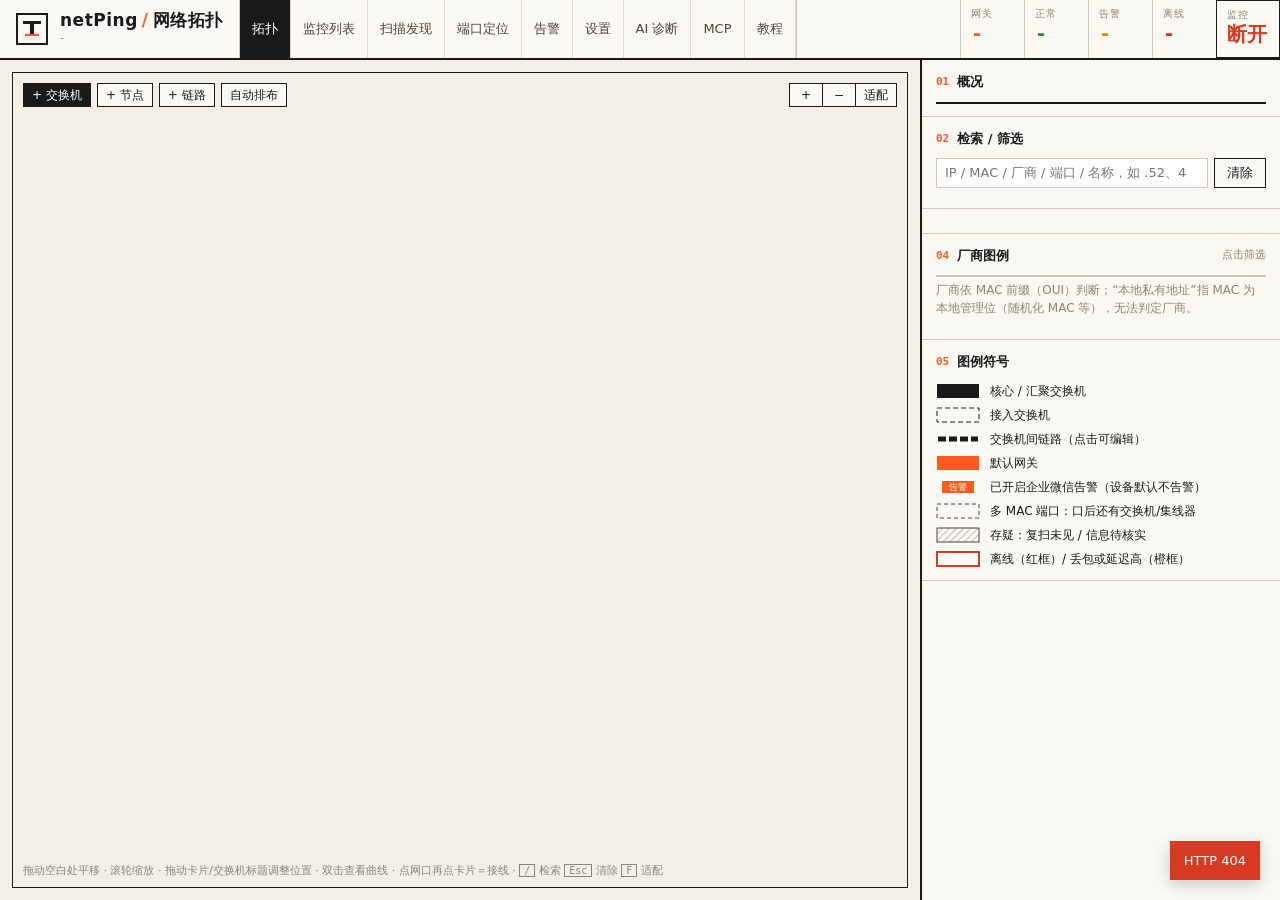
==== web/static/index.html @ 748159c4 "netPing 1.4.0：机房网络 Ping 监控 常驻托盘 / 菜单栏的机房网络监控工具（Windows Server 2008 R2+ / macOS）： 持续 ping 交换机与终端，统计延迟" ====
<!doctype html>
<html lang="zh-CN">
<head>
<meta charset="utf-8">
<meta name="viewport" content="width=device-width, initial-scale=1">
<title>netPing 网络监控</title>
<link rel="icon" href="data:image/svg+xml,%3Csvg xmlns='http://www.w3.org/2000/svg' viewBox='0 0 32 32'%3E%3Ccircle cx='16' cy='16' r='15' fill='%23ff5a1f'/%3E%3Cpolyline points='4,18 11,18 14,10 18,25 21,14 23,18 28,18' fill='none' stroke='white' stroke-width='2.6'/%3E%3C/svg%3E">
<link rel="stylesheet" href="style.css">
</head>
<body>
<header class="top">
  <div class="brand">
    <div class="logo"><svg width="22" height="22" viewBox="0 0 22 22"><rect x="2" y="3" width="18" height="3" fill="#1a1a1a"/><rect x="9" y="6" width="4" height="10" fill="#1a1a1a"/><rect x="4" y="16" width="14" height="2" fill="#ff5a1f"/></svg></div>
    <div>
      <h1 id="siteTitle">netPing<span class="slash">/</span>网络拓扑</h1>
      <div class="sub" id="siteSub">-</div>
    </div>
  </div>
  <nav class="tabs">
    <a href="#/topo" data-tab="topo">拓扑</a>
    <a href="#/list" data-tab="list">监控列表</a>
    <a href="#/discovery" data-tab="discovery">扫描发现</a>
    <a href="#/locate" data-tab="locate">端口定位</a>
    <a href="#/alerts" data-tab="alerts">告警</a>
    <a href="#/settings" data-tab="settings">设置</a>
    <a href="#/ai" data-tab="ai">AI 诊断</a>
    <a href="#/mcp" data-tab="mcp">MCP</a>
    <a href="#/guide" data-tab="guide">教程</a>
  </nav>
  <div class="spacer"></div>
  <div class="kpis">
    <div class="kpi"><div class="k">网关</div><div class="v acc" id="kGw">-</div></div>
    <div class="kpi"><div class="k">正常</div><div class="v ok" id="kOk">-</div></div>
    <div class="kpi"><div class="k">告警</div><div class="v warn" id="kWarn">-</div></div>
    <div class="kpi"><div class="k">离线</div><div class="v down" id="kDown">-</div></div>
    <div class="kpi btn" id="kPause" title="点击暂停/恢复监控"><div class="k">监控</div><div class="v" id="kRun">-</div></div>
  </div>
</header>
<main id="app"></main>
<script src="charts.js"></script>
<script src="topology.js"></script>
<script src="app.js"></script>
</body>
</html>
---- web/static/style.css ----
:root {
  --paper: #f3efe6;
  --paper-2: #ebe6da;
  --panel: #faf8f3;
  --ink: #1a1a1a;
  --ink-2: #4a4740;
  --ink-3: #8a857a;
  --line: #cfc8b8;
  --line-2: #e0dacd;
  --accent: #ff5a1f;
  --ok: #2e8b45;
  --warn: #e08a00;
  --down: #d63a22;
  --gray: #9a958a;
  --mono: "JetBrains Mono", "Cascadia Mono", Consolas, "SFMono-Regular", Menlo, monospace;
  --sans: "PingFang SC", "Microsoft YaHei", "Segoe UI", system-ui, sans-serif;
}
* { box-sizing: border-box; }
html, body { margin: 0; height: 100%; background: var(--paper); color: var(--ink); font: 13px/1.5 var(--sans); }
button, input, select, textarea { font: inherit; color: inherit; }
a { color: inherit; }
.mono { font-family: var(--mono); }
.muted { color: var(--ink-3); }
.hidden { display: none !important; }

/* ---------- 顶栏 ---------- */
header.top {
  display: flex; align-items: stretch; height: 60px; border-bottom: 2px solid var(--ink); background: var(--panel);
}
.brand { display: flex; align-items: center; gap: 12px; padding: 0 16px; border-right: 1px solid var(--line); min-width: 300px; }
.brand .logo { width: 32px; height: 32px; border: 2px solid var(--ink); display: grid; place-items: center; }
.brand h1 { margin: 0; font-size: 20px; letter-spacing: .5px; line-height: 1.1; }
.brand h1 .slash { color: var(--accent); margin: 0 4px; }
.brand .sub { color: var(--ink-3); font-size: 11px; }
nav.tabs { display: flex; align-items: stretch; border-right: 1px solid var(--line); }
nav.tabs a {
  display: flex; align-items: center; padding: 0 18px; text-decoration: none; color: var(--ink-2);
  border-right: 1px solid var(--line-2); font-weight: 500;
}
nav.tabs a:hover { background: var(--paper-2); }
nav.tabs a.active { background: var(--ink); color: #fff; }
.top .spacer { flex: 1; }
.kpis { display: flex; }
.kpi { padding: 6px 16px; border-left: 1px solid var(--line); min-width: 92px; }
.kpi .k { font-size: 10px; color: var(--ink-3); letter-spacing: 1px; }
.kpi .v { font: 600 20px/1.2 var(--mono); }
.kpi .v.ok { color: var(--ok); } .kpi .v.warn { color: var(--warn); } .kpi .v.down { color: var(--down); } .kpi .v.acc { color: var(--accent); }
.kpi.btn { cursor: pointer; } .kpi.btn:hover { background: var(--paper-2); }

main { height: calc(100% - 60px); overflow: hidden; }
.page { height: 100%; overflow: auto; }
.page.pad { padding: 20px 24px 40px; }

/* ---------- 通用控件 ---------- */
.btn {
  border: 1px solid var(--ink); background: var(--panel); padding: 4px 12px; cursor: pointer; border-radius: 0;
  white-space: nowrap; text-decoration: none; display: inline-block;
}
.btn:hover { background: var(--paper-2); }
.btn.primary { background: var(--ink); color: #fff; }
.btn.primary:hover { background: #333; }
.btn.accent { background: var(--accent); border-color: var(--accent); color: #fff; }
.btn.danger { border-color: var(--down); color: var(--down); }
.btn.small { padding: 2px 8px; font-size: 12px; }
.btn:disabled { opacity: .5; cursor: default; }
.chip { border: 1px solid var(--line); background: var(--panel); padding: 2px 10px; cursor: pointer; font-size: 12px; }
.chip.on { background: var(--ink); color: #fff; border-color: var(--ink); }
.chip.dashed { border-style: dashed; }
input[type=text], input[type=number], input[type=password], input[type=search], select, textarea {
  border: 1px solid var(--line); background: #fff; padding: 4px 8px; border-radius: 0; width: 100%;
}
input:focus, select:focus, textarea:focus { outline: 2px solid var(--accent); outline-offset: -1px; }
label.f { display: block; margin-bottom: 8px; }
label.f > span { display: block; font-size: 11px; color: var(--ink-3); margin-bottom: 2px; }
.row2 { display: grid; grid-template-columns: 1fr 1fr; gap: 8px; }
.row3 { display: grid; grid-template-columns: 1fr 1fr 1fr; gap: 8px; }
.checks { display: flex; flex-wrap: wrap; gap: 4px 12px; }
.checks label { display: inline-flex; align-items: center; gap: 4px; font-size: 12px; cursor: pointer; }
.btns { display: flex; gap: 6px; flex-wrap: wrap; margin-top: 10px; }

.badge { display: inline-block; padding: 0 6px; font-size: 11px; border: 1px solid currentColor; line-height: 16px; white-space: nowrap; }
.badge.ok { color: var(--ok); } .badge.slow, .badge.loss { color: var(--warn); } .badge.down { color: var(--down); }
.badge.unknown, .badge.paused, .badge.disabled { color: var(--gray); }
.badge.solid { background: var(--ink); color: #fff; border-color: var(--ink); }
.dot { display: inline-block; width: 8px; height: 8px; border-radius: 50%; background: var(--gray); vertical-align: middle; }
.dot.ok { background: var(--ok); } .dot.slow, .dot.loss { background: var(--warn); } .dot.down { background: var(--down); }

.toast {
  position: fixed; right: 20px; bottom: 20px; max-width: 460px; z-index: 50; background: var(--ink); color: #fff;
  padding: 10px 14px; white-space: pre-wrap; box-shadow: 0 4px 16px rgba(0,0,0,.2);
}
.toast.err { background: var(--down); }
.toast-act { margin-left: 12px; background: none; border: 1px solid #fff; color: #fff; padding: 1px 10px; cursor: pointer; font: inherit; }
.toast-act:hover { background: rgba(255,255,255,.15); }
.banner { background: #fff3d6; border: 1px solid var(--warn); padding: 6px 12px; display: flex; gap: 12px; align-items: center; }

/* ---------- 拓扑页 ---------- */
.topo { display: flex; height: 100%; }
.canvas-wrap { flex: 1; position: relative; overflow: hidden; margin: 12px; border: 1px solid var(--ink); background: var(--paper); }
#topoSvg { width: 100%; height: 100%; display: block; touch-action: none; user-select: none; cursor: grab; }
#topoSvg.panning { cursor: grabbing; }
.canvas-tools { position: absolute; top: 10px; display: flex; gap: 0; z-index: 2; }
.canvas-tools.left { left: 10px; gap: 6px; }
.canvas-tools.right { right: 10px; }
.canvas-tools.right .btn { margin-left: -1px; min-width: 34px; }
.canvas-hint { position: absolute; left: 10px; bottom: 8px; font-size: 11px; color: var(--ink-3); }
.canvas-hint kbd { border: 1px solid var(--ink-3); padding: 0 4px; font-family: var(--mono); font-size: 10px; }
.zoom-label { position: absolute; right: 12px; top: 44px; font: 11px var(--mono); color: var(--ink-3); }

aside.side { width: 360px; border-left: 2px solid var(--ink); background: var(--panel); overflow: auto; }
.sec { border-bottom: 1px solid var(--line); padding: 12px 14px; }
.sec h3 { margin: 0 0 10px; font-size: 13px; display: flex; align-items: center; gap: 8px; }
.sec h3 .no { color: var(--accent); font: 600 11px var(--mono); }
.sec h3 .r { margin-left: auto; font-weight: normal; font-size: 11px; color: var(--ink-3); }
.stat-grid { display: grid; grid-template-columns: repeat(4, 1fr); border: 1px solid var(--ink); }
.stat-grid > div { padding: 6px 8px; border-right: 1px solid var(--line); }
.stat-grid > div:last-child { border-right: 0; }
.stat-grid .v { font: 600 22px/1.1 var(--mono); }
.stat-grid .k { font-size: 10px; color: var(--ink-3); }
.chips { display: flex; flex-wrap: wrap; gap: 4px; margin-top: 8px; }
.legend { display: grid; grid-template-columns: 1fr 1fr; gap: 0; border: 1px solid var(--line); }
.legend .it { display: flex; align-items: center; gap: 6px; padding: 4px 8px; border-bottom: 1px solid var(--line-2); cursor: pointer; font-size: 12px; }
.legend .it:hover { background: var(--paper-2); }
.legend .it.on { background: var(--ink); color: #fff; }
.legend .sw { width: 10px; height: 14px; flex: none; }
.legend .n { margin-left: auto; font-family: var(--mono); color: var(--ink-3); }
.legend .it.on .n { color: #ccc; }
.live { display: grid; grid-template-columns: repeat(3, 1fr); gap: 0; border: 1px solid var(--line); margin-bottom: 10px; }
.live > div { padding: 4px 8px; border-right: 1px solid var(--line-2); border-bottom: 1px solid var(--line-2); }
.live .k { font-size: 10px; color: var(--ink-3); }
.live .v { font: 600 15px var(--mono); }
.sym { display: grid; grid-template-columns: 44px 1fr; gap: 6px 10px; align-items: center; font-size: 12px; }
.sym svg { display: block; }

/* SVG 拓扑元素 */
.t-grid { stroke: #e3ddcf; }
.card .bg { fill: #fff; stroke: var(--ink-2); stroke-width: 1; }
.card.sel .bg { stroke: var(--accent); stroke-width: 2.5; }
.card.gateway .bg { fill: var(--accent); stroke: var(--accent); }
.card.gateway text { fill: #fff !important; }
.card.down .bg { stroke: var(--down); stroke-width: 2; }
.card.slow .bg, .card.loss .bg { stroke: var(--warn); stroke-width: 2; }
.card.disabled .bg { fill: #f6f3ec; stroke-dasharray: 3 2; }
.card.fade { opacity: .22; }
.card.hit .bg { stroke: var(--accent); stroke-width: 2; }
.card { cursor: pointer; }
.card text { font-family: var(--mono); fill: var(--ink); }
.card .ip { font-size: 12.5px; font-weight: 700; }
.card .mac { font-size: 10.5px; fill: var(--ink-2); }
.card .vendor { font-size: 11px; font-family: var(--sans); fill: var(--ink-2); }
.card .lat { font-size: 11px; font-weight: 700; }
.lat.ok { fill: var(--ok); } .lat.slow, .lat.loss { fill: var(--warn); } .lat.down { fill: var(--down); } .lat.unknown, .lat.paused, .lat.disabled { fill: var(--gray); }
.tag-bg { fill: var(--ink); } .tag { fill: #fff !important; font-size: 9.5px; font-family: var(--sans) !important; }
.tag-bg.o { fill: none; stroke: var(--ink-2); stroke-dasharray: 2 1.5; } .tag.o { fill: var(--ink-2) !important; }
.grp { fill: none; stroke: var(--ink-2); stroke-dasharray: 4 3; }
.grp-t { font-size: 10.5px; fill: var(--ink-2); font-family: var(--sans); }
.grp-t b, .grp-t .p { font-family: var(--mono); font-weight: 700; fill: var(--ink); }
.wire { stroke: var(--ink-2); stroke-width: 1.2; fill: none; }
.wire.free { stroke-dasharray: 4 3; }
.wlabel { fill: var(--ink-2); font-size: 9.5px; font-weight: 600; }
.sw-body { fill: url(#swDarkG); stroke: #000; stroke-width: 1; }
.sw-body.light { fill: url(#swLightG); stroke: var(--ink); stroke-dasharray: 6 4; stroke-width: 1.5; }
.sw.sel .sw-body { stroke: var(--accent); stroke-width: 3; stroke-dasharray: none; }
.sw-cap { fill: var(--accent); }
.sw-light .sw-cap { fill: var(--ink); }
.sw text { font-family: var(--mono); }
.sw .role { font-size: 10px; fill: var(--accent); letter-spacing: 1px; font-weight: 700; }
.sw .brand { font-size: 10px; font-family: var(--sans); opacity: .7; letter-spacing: .5px; }
.sw .name { font-size: 14px; font-weight: 700; font-family: var(--sans); }
.sw .big { font-size: 22px; font-weight: 800; }
.sw .ipt { font-size: 10.5px; }
.sw .ipt.cnt { opacity: .55; }
.sw .ipt.foot { font-size: 9.5px; opacity: .7; }
.sw-dark text { fill: #fff; } .sw-light text { fill: var(--ink); }
.sw-dark .role, .sw-light .role { fill: var(--accent); }
.sw .lat.ok { fill: #4caf50; } .sw-light .lat.ok { fill: var(--ok); }
.sw .ledt { font-size: 6.5px; opacity: .65; letter-spacing: .5px; }
.sw .plabel { font-size: 11px; font-weight: 600; }
.sw .head { cursor: move; }
.sw-sep { stroke: #4a4a4a; } .sw-light .sw-sep { stroke: #c9c3b5; }
.row-band { fill: #fff; opacity: .018; } .sw-light .row-band { fill: #000; opacity: .022; }
.vent { stroke: #000; stroke-width: 2; stroke-linecap: round; opacity: .55; fill: none; }
.sw-light .vent { stroke: #b5ae9f; opacity: 1; }
/* 前面板 */
.pn-face { fill: #2b2b2b; stroke: #484848; } .sw-light .pn-face { fill: #e4e0d6; stroke: #a9a293; }
.pn-ear { fill: #3a3a3a; stroke: #555; } .sw-light .pn-ear { fill: #d3cec2; stroke: #a9a293; }
.screw { fill: #777; stroke: #222; stroke-width: .8; } .sw-light .screw { fill: #f6f4ee; stroke: #8a8475; }
.sw .pn-num { font-size: 7px; opacity: .55; }
.sw .pn-num.u { opacity: 1; font-weight: 700; }
.jack { fill: #0b0b0b; stroke: #6b6b6b; stroke-width: .7; } .sw-light .jack { fill: #1c1c1c; stroke: #555; }
.used .jack { stroke: #c8c8c8; } .sw-light .used .jack { stroke: #000; }
.pins { stroke: #c9a227; stroke-width: 1.2; stroke-dasharray: 1 .8; fill: none; }
.sfp-cage { fill: #c7c9cc; stroke: #6b6f75; stroke-width: .7; }
.sfp-hole { fill: #111; }
.led { fill: #3d3d3d; } .sw-light .led { fill: #6a6a6a; }
.led.ok { fill: #4cd964; } .led.warn { fill: #ffb020; } .led.down { fill: #ff3b30; }
.led.link { fill: var(--accent); } .led.idle { fill: #9e9e9e; } .led.act { fill: #e0c040; }
.patch { stroke: #8a8a8a; stroke-width: 2.4; stroke-linecap: round; } .sw-light .patch { stroke: #6f6a5f; }
.patch.link { stroke: var(--accent); } .patch.down { stroke: #d9534f; } .patch.warn { stroke: #e09a20; }
.link-line { stroke: var(--ink); stroke-width: 5; fill: none; stroke-dasharray: 10 4; cursor: pointer; }
.link-line.sel { stroke: var(--accent); }
.link-hit { stroke: transparent; stroke-width: 16; fill: none; cursor: pointer; }
.link-t { font: 10px var(--mono); fill: var(--ink-2); }
.unl-box { fill: rgba(255,255,255,.35); stroke: var(--ink-2); stroke-dasharray: 5 4; }
.unl-t { font-size: 11px; fill: var(--ink-2); font-family: var(--sans); }

/* ---------- 表格 ---------- */
table.grid { width: 100%; border-collapse: collapse; background: var(--panel); border: 1px solid var(--ink); }
table.grid th, table.grid td { padding: 5px 8px; border-bottom: 1px solid var(--line-2); text-align: left; white-space: nowrap; }
table.grid th { background: var(--ink); color: #fff; font-weight: 500; cursor: pointer; position: sticky; top: 0; z-index: 1; font-size: 12px; }
table.grid th.num, table.grid td.num { text-align: right; }
table.grid td.num { font-family: var(--mono); }
table.grid tbody tr { cursor: pointer; }
table.grid tbody tr:hover { background: #fff; }
table.grid td.wrap { white-space: normal; }
.toolbar { display: flex; gap: 8px; align-items: center; margin-bottom: 12px; flex-wrap: wrap; }
.toolbar input[type=search] { width: 280px; }
.toolbar select { width: auto; }
.v-ok { color: var(--ok); } .v-warn { color: var(--warn); } .v-down { color: var(--down); }

/* ---------- 详情页 ---------- */
.detail-head { display: flex; align-items: flex-end; gap: 18px; margin-bottom: 14px; flex-wrap: wrap; }
.detail-head h2 { margin: 0; font: 700 26px var(--mono); }
.tiles { display: grid; grid-template-columns: repeat(auto-fill, minmax(150px, 1fr)); border: 1px solid var(--ink); margin-bottom: 16px; background: var(--panel); }
.tiles > div { padding: 8px 12px; border-right: 1px solid var(--line-2); }
.tiles .k { font-size: 11px; color: var(--ink-3); }
.tiles .v { font: 600 18px var(--mono); white-space: nowrap; }
.panel { border: 1px solid var(--ink); background: var(--panel); margin-bottom: 16px; }
.panel > .ph { padding: 8px 12px; border-bottom: 1px solid var(--line); display: flex; align-items: center; gap: 10px; font-weight: 600; }
.panel > .ph .r { margin-left: auto; font-weight: normal; }
.panel > .pb { padding: 12px; }
.chart { position: relative; }
.chart svg { display: block; width: 100%; }
.chart .axis { font: 10px var(--mono); fill: var(--ink-3); }
.chart .gl { stroke: var(--line-2); }
.chart .band { fill: rgba(255, 90, 31, .16); }
.chart .avg { stroke: var(--accent); stroke-width: 1.6; fill: none; }
.chart .warnl { stroke: var(--warn); stroke-dasharray: 5 4; }
.chart .bar { fill: var(--down); }
.chart .bar.part { fill: var(--warn); }
.chart .cross { stroke: var(--ink); stroke-dasharray: 2 2; }
.chart .tip {
  position: absolute; pointer-events: none; background: var(--ink); color: #fff; padding: 4px 8px; font: 11px/1.5 var(--mono);
  white-space: nowrap; z-index: 3;
}
.empty { padding: 30px; text-align: center; color: var(--ink-3); }

/* ---------- 设置页 ---------- */
.settings { display: grid; grid-template-columns: minmax(380px, 520px) 1fr; gap: 16px; align-items: start; }
.settings textarea { font: 12px/1.45 var(--mono); height: 560px; white-space: pre; resize: vertical; }
.settings form textarea { height: auto; min-height: 0; white-space: pre-wrap; }
.help { font-size: 12px; color: var(--ink-3); margin: 4px 0 10px; }
.problems { color: var(--down); font-size: 12px; white-space: pre-wrap; margin-top: 8px; }

/* 监控时段 / 告警开关 */
.win { display: flex; align-items: center; gap: 8px; flex-wrap: wrap; padding: 6px 0; border-bottom: 1px dashed var(--line); }
.win .days { display: flex; gap: 2px; }
.win .days .chip { padding: 1px 7px; }
.win input[type=time] { width: 96px; }
.alert-cell { text-align: center; cursor: default; }
.alert-cell input { cursor: pointer; width: 16px; height: 16px; accent-color: var(--accent); }
.tag-bg.al { fill: var(--accent); }

/* MCP 页 */
.mcp { max-width: 1280px; }
.mcp-hero { margin-bottom: 14px; }
.mcp-hero h2 { margin: 0 0 6px; font-size: 22px; display: flex; align-items: center; gap: 10px; flex-wrap: wrap; }
.mcp-hero h2 .badge { font-size: 12px; font-weight: normal; }
.mcp-grid { display: grid; grid-template-columns: minmax(360px, 1fr) minmax(360px, 1fr); gap: 16px; align-items: start; }
.panel .ph .no { display: inline-grid; place-items: center; width: 20px; height: 20px; background: var(--ink); color: #fff; font: 600 11px var(--mono); }
.copyline { display: flex; align-items: center; gap: 8px; border: 1px solid var(--ink); background: #fff; padding: 6px 8px; margin-bottom: 8px; }
.copyline code { flex: 1; font: 600 14px var(--mono); word-break: break-all; }
.codebox { position: relative; border: 1px solid var(--ink); background: #1a1a1a; }
.codebox pre { margin: 0; padding: 12px 14px; color: #f3efe6; font: 12px/1.6 var(--mono); white-space: pre-wrap; word-break: break-all; }
.codebox .btn { position: absolute; top: 6px; right: 6px; background: #333; color: #fff; border-color: #555; }
.examples { display: grid; grid-template-columns: repeat(3, 1fr); gap: 16px; }
.examples ul { margin: 6px 0 0; padding-left: 18px; color: var(--ink-2); line-height: 1.8; }
.kv { display: grid; grid-template-columns: 240px 1fr; gap: 10px; padding: 5px 0; border-bottom: 1px dashed var(--line-2); font-size: 12px; align-items: baseline; }
.kv code { font: 600 11.5px var(--mono); word-break: break-all; }
table.grid.flat { border: 0; }
table.grid.flat th { cursor: default; }
table.grid.flat tbody tr { cursor: default; }
table.grid.flat td { vertical-align: top; }
table.grid tr.dim td { opacity: .45; }
@media (max-width: 1100px) { .mcp-grid, .examples { grid-template-columns: 1fr; } }

/* 扫描任务卡片 */
.job { border: 1px solid var(--line); padding: 8px 10px; margin-bottom: 8px; background: var(--panel); }
.job.on { border-color: var(--accent); box-shadow: inset 3px 0 0 var(--accent); }
.job-h { display: flex; align-items: center; gap: 8px; margin-bottom: 2px; }
.sw text.plabel.out { fill: var(--ink-2); font-size: 9.5px; font-weight: 600; }
pre.code { background: var(--paper-2); border: 1px solid var(--line); padding: 8px 10px; font: 12px/1.6 var(--mono); margin: 0; overflow: auto; }

/* ---------- 教程页 ---------- */
.guide { display: grid; grid-template-columns: 220px minmax(0, 860px); gap: 20px; align-items: start; }
.g-toc { position: sticky; top: 0; border: 1px solid var(--ink); background: var(--panel); }
.g-toc-h { padding: 8px 12px; border-bottom: 1px solid var(--line); font-weight: 600; }
.g-toc a { display: flex; gap: 8px; align-items: center; padding: 6px 12px; cursor: pointer; color: var(--ink-2); border-bottom: 1px solid var(--line-2); }
.g-toc a:last-child { border-bottom: 0; }
.g-toc a:hover { background: var(--paper-2); color: var(--ink); }
.g-toc .no { font: 600 10px var(--mono); color: var(--ink-3); }
.g-body .pb { line-height: 1.75; }
.g-body h4 { margin: 14px 0 4px; font-size: 13px; }
.g-body h4:first-child { margin-top: 0; }
.g-body ul, .g-body ol { margin: 0 0 8px; padding-left: 20px; }
.g-body li { margin: 2px 0; }
.g-steps li { margin-bottom: 6px; }
.g-body code { font: 12px var(--mono); background: var(--paper-2); padding: 0 4px; }
.g-body kbd { border: 1px solid var(--ink-3); padding: 0 4px; font: 11px var(--mono); background: #fff; }
.g-note { margin: 10px 0 4px; padding: 8px 10px; border-left: 3px solid var(--accent); background: var(--paper-2); font-size: 12px; color: var(--ink-2); }
.g-go { display: inline-block; margin-top: 8px; font-weight: 600; color: var(--accent); text-decoration: none; }
.g-go:hover { text-decoration: underline; }
.g-dot { display: inline-block; width: 9px; height: 9px; border-radius: 50%; margin: 0 3px 0 6px; vertical-align: 0; background: var(--gray); }
.g-dot.ok { background: var(--ok); } .g-dot.warn { background: var(--warn); } .g-dot.down { background: var(--down); }
.g-tag { display: inline-block; padding: 0 5px; font-size: 11px; background: var(--accent); color: #fff; line-height: 16px; }
.g-table { border-collapse: collapse; margin: 10px 0; width: 100%; font-size: 12px; }
.g-table th, .g-table td { border: 1px solid var(--line); padding: 5px 8px; text-align: left; vertical-align: top; }
.g-table th { background: var(--paper-2); }
.g-table td:first-child { white-space: nowrap; font-weight: 600; }
.g-faq dt { font-weight: 600; margin-top: 10px; }
.g-faq dt:first-child { margin-top: 0; }
.g-faq dd { margin: 2px 0 0; color: var(--ink-2); }
@media (max-width: 900px) {
  .guide { grid-template-columns: 1fr; }
  .g-toc { position: static; }
}

/* ---------- AI 诊断 ---------- */
.ai { display: grid; grid-template-columns: minmax(0, 1fr) 340px; gap: 16px; align-items: start; }
.ai-main { display: flex; flex-direction: column; height: calc(100vh - 120px); min-height: 420px; margin-bottom: 0; }
.ai-log { flex: 1; overflow: auto; padding: 14px; display: flex; flex-direction: column; gap: 12px; }
.ai-empty { margin: auto; text-align: center; color: var(--ink-3); line-height: 1.9; }
.ai-empty b { color: var(--ink); font-size: 15px; }
.ai-msg.user { align-self: flex-end; max-width: 80%; }
.ai-msg.user .ai-bubble { background: var(--ink); color: #fff; padding: 8px 12px; line-height: 1.6; }
.ai-msg.bot { align-self: stretch; border-left: 3px solid var(--accent); padding: 2px 0 2px 12px; }
.ai-md { line-height: 1.75; }
.ai-md p { margin: 0 0 6px; }
.ai-md h4 { margin: 10px 0 4px; font-size: 13px; }
.ai-md ul, .ai-md ol { margin: 0 0 6px; padding-left: 20px; }
.ai-md code { font: 12px var(--mono); background: var(--paper-2); padding: 0 4px; }
.ai-code { font: 12px/1.5 var(--mono); background: var(--paper-2); padding: 8px; overflow: auto; margin: 4px 0 8px; }
.ai-tools { display: flex; flex-wrap: wrap; gap: 4px; margin-bottom: 6px; }
.ai-tool { font-size: 11px; border: 1px solid var(--line); background: var(--paper-2); padding: 1px 6px; color: var(--ink-2); max-width: 100%; overflow: hidden; text-overflow: ellipsis; white-space: nowrap; }
.ai-status { color: var(--ink-3); font-size: 12px; display: flex; align-items: center; gap: 6px; }
.ai-spin { width: 10px; height: 10px; border: 2px solid var(--line); border-top-color: var(--accent); border-radius: 50%; animation: aispin .8s linear infinite; }
@keyframes aispin { to { transform: rotate(360deg); } }
.ai-err { color: var(--down); font-size: 12px; margin-top: 4px; }
.ai-meta { color: var(--ink-3); font: 11px var(--mono); margin-top: 6px; }
.ai-quick { display: flex; flex-wrap: wrap; gap: 6px; padding: 8px 14px; border-top: 1px solid var(--line-2); }
.ai-input { display: flex; gap: 8px; padding: 10px 14px 14px; border-top: 1px solid var(--line); }
.ai-input textarea { flex: 1; resize: vertical; min-height: 44px; }
.ai-input .btn { align-self: stretch; min-width: 64px; }
@media (max-width: 900px) {
  .ai { grid-template-columns: 1fr; }
  .ai-main { height: 70vh; }
}
.chip:disabled { opacity: .45; cursor: default; }

/* ---------- 顶栏：菜单项不折行，空间不够时先压缩标题和指标 ---------- */
.brand { min-width: 0; flex: 0 1 auto; }
.brand > div:last-child { min-width: 0; }
.brand h1, .brand .sub { white-space: nowrap; overflow: hidden; text-overflow: ellipsis; }
nav.tabs { flex: none; }
nav.tabs a { white-space: nowrap; }
header.top .spacer { flex: 1 1 0; min-width: 0; }
@media (max-width: 1500px) {
  nav.tabs a { padding: 0 12px; }
  .kpi { padding: 6px 10px; min-width: 64px; }
  .brand h1 { font-size: 17px; }
}
@media (max-width: 1250px) {
  .kpi:not(#kPause) { display: none; }
}

/* ---------- 快速接线：先点网口再点卡片 ---------- */
.sw .jk { cursor: pointer; }
.sw .jk-hit { fill: transparent; }
.sw .jk:hover .jk-hit { fill: rgba(255, 90, 31, .18); }
.pick-ring { fill: none; stroke: var(--accent); stroke-width: 2; animation: pickpulse 1s ease-in-out infinite; pointer-events: none; }
@keyframes pickpulse { 50% { stroke-opacity: .35; } }
svg.picking .card { cursor: copy; }
svg.picking .card:hover .bg { stroke: var(--accent); stroke-width: 2.5; }
.pick-bar { position: absolute; top: 10px; left: 50%; transform: translateX(-50%); z-index: 3; display: flex; align-items: center; gap: 8px;
  max-width: calc(100% - 560px); min-width: 260px; height: 26px; padding: 0 4px 0 10px; background: var(--panel); border: 2px solid var(--accent); font-size: 12px; white-space: nowrap; }
.pick-bar .pb-t { overflow: hidden; text-overflow: ellipsis; min-width: 0; }
.pick-bar .btn { flex: none; padding: 0 6px; line-height: 18px; }
@media (max-width: 1300px) { .pick-bar { top: 44px; max-width: calc(100% - 40px); } }
.pick-bar kbd { border: 1px solid var(--ink-3); padding: 0 4px; font: 10px var(--mono); }
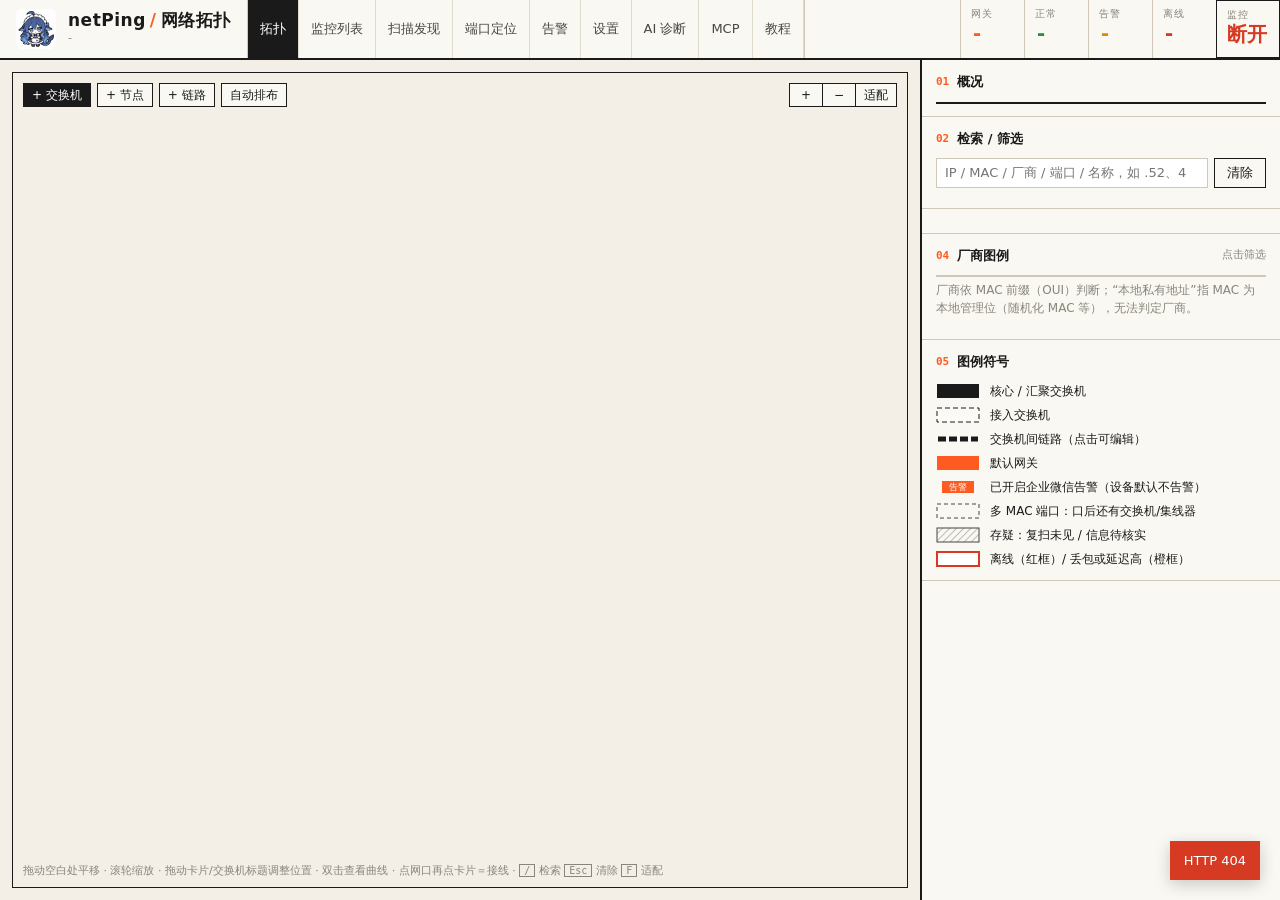
==== commit e0d5602c: "feat: 添加交换机远程终端、文件上传与设备清理保护 内置 Telnet、SSH 交互终端和 SFTP 上传，支持主机指纹校验、传输进度及取消。  加入设备锁定和无效设备清理，修复配置保存事务、拓扑" ====
--- a/web/static/index.html
+++ b/web/static/index.html
@@ -6,11 +6,12 @@
 <title>netPing 网络监控</title>
 <link rel="icon" href="data:image/svg+xml,%3Csvg xmlns='http://www.w3.org/2000/svg' viewBox='0 0 32 32'%3E%3Ccircle cx='16' cy='16' r='15' fill='%23ff5a1f'/%3E%3Cpolyline points='4,18 11,18 14,10 18,25 21,14 23,18 28,18' fill='none' stroke='white' stroke-width='2.6'/%3E%3C/svg%3E">
 <link rel="stylesheet" href="style.css">
+<link rel="stylesheet" href="vendor/xterm/xterm.css">
 </head>
 <body>
 <header class="top">
   <div class="brand">
-    <div class="logo"><svg width="22" height="22" viewBox="0 0 22 22"><rect x="2" y="3" width="18" height="3" fill="#1a1a1a"/><rect x="9" y="6" width="4" height="10" fill="#1a1a1a"/><rect x="4" y="16" width="14" height="2" fill="#ff5a1f"/></svg></div>
+    <img class="logo" src="logo.webp" alt="netPing 图标" width="40" height="40">
     <div>
       <h1 id="siteTitle">netPing<span class="slash">/</span>网络拓扑</h1>
       <div class="sub" id="siteSub">-</div>
@@ -39,6 +40,8 @@
 <main id="app"></main>
 <script src="charts.js"></script>
 <script src="topology.js"></script>
+<script src="vendor/xterm/xterm.js"></script>
+<script src="vendor/xterm/addon-fit.js"></script>
 <script src="app.js"></script>
 </body>
 </html>
--- a/web/static/style.css
+++ b/web/static/style.css
@@ -28,10 +28,38 @@
   display: flex; align-items: stretch; height: 60px; border-bottom: 2px solid var(--ink); background: var(--panel);
 }
 .brand { display: flex; align-items: center; gap: 12px; padding: 0 16px; border-right: 1px solid var(--line); min-width: 300px; }
-.brand .logo { width: 32px; height: 32px; border: 2px solid var(--ink); display: grid; place-items: center; }
+.brand .logo { width: 40px; height: 40px; flex-shrink: 0; display: block; object-fit: contain; border-radius: 6px; }
 .brand h1 { margin: 0; font-size: 20px; letter-spacing: .5px; line-height: 1.1; }
 .brand h1 .slash { color: var(--accent); margin: 0 4px; }
 .brand .sub { color: var(--ink-3); font-size: 11px; }
+.cleanup-dialog { width: calc(100% - 32px); max-width: 720px; max-height: 85vh; padding: 0; border: 1px solid var(--ink); background: var(--panel); color: var(--ink); }
+.cleanup-dialog > .ph { padding: 10px 12px; border-bottom: 1px solid var(--line); font-weight: 600; }
+.cleanup-dialog > .pb { padding: 12px; }
+.cleanup-items { max-height: 45vh; overflow: auto; margin-bottom: 12px; }
+.cleanup-items table.grid td { white-space: normal; overflow-wrap: anywhere; }
+.lock-cell { white-space: nowrap; }
+.lock-cell label { cursor: pointer; }
+.telnet-dialog { width: calc(100% - 24px); max-width: 1100px; max-height: 94vh; padding: 0; border: 1px solid var(--ink); color: var(--ink); background: var(--panel); }
+.telnet-dialog::backdrop { background: #0008; }
+.telnet-dialog > .ph { display: flex; justify-content: space-between; align-items: center; gap: 12px; padding: 12px 16px; border-bottom: 1px solid var(--line); }
+.telnet-dialog > .pb { padding: 12px 16px; }
+.telnet-toolbar { display: flex; flex-wrap: wrap; align-items: center; gap: 8px; }
+.telnet-host { overflow-wrap: anywhere; }
+.telnet-toolbar input { width: 82px; }
+.telnet-screen { height: min(55vh, 520px); min-height: 180px; background: #000; padding: 8px; margin-top: 12px; overflow: hidden; }
+.telnet-screen .xterm { height: 100%; }
+.ssh-dialog .telnet-screen { height: min(36vh, 360px); }
+.telnet-dialog > .ph { position: sticky; top: 0; z-index: 3; background: var(--panel); }
+.telnet-toolbar [data-state], .ssh-upload [data-upload-state] { overflow-wrap: anywhere; max-width: 100%; }
+.telnet-toolbar input.ssh-username, .telnet-toolbar input.ssh-password { width: 140px; }
+.ssh-hostkey { margin-top: 12px; padding: 12px; border: 1px solid var(--warn); }
+.ssh-hostkey .mono { white-space: pre-wrap; overflow-wrap: anywhere; margin: 8px 0; }
+.ssh-upload { margin-top: 14px; padding-top: 12px; border-top: 1px solid var(--line); }
+.ssh-upload-fields { display: grid; grid-template-columns: minmax(0, 1fr) minmax(0, 1fr); gap: 12px; }
+.ssh-upload input[type=file] { width: 100%; min-width: 0; }
+.ssh-upload progress { width: 100%; height: 10px; accent-color: var(--accent); }
+@media (max-width: 600px) { .ssh-upload-fields { grid-template-columns: minmax(0, 1fr); } }
+@media (max-width: 600px) { .telnet-dialog > .pb { padding: 8px; } .telnet-screen { padding: 4px; } }
 nav.tabs { display: flex; align-items: stretch; border-right: 1px solid var(--line); }
 nav.tabs a {
   display: flex; align-items: center; padding: 0 18px; text-decoration: none; color: var(--ink-2);
@@ -72,6 +100,7 @@
 input:focus, select:focus, textarea:focus { outline: 2px solid var(--accent); outline-offset: -1px; }
 label.f { display: block; margin-bottom: 8px; }
 label.f > span { display: block; font-size: 11px; color: var(--ink-3); margin-bottom: 2px; }
+.ai-key-unlock { width: 100%; text-align: left; color: var(--ink-3); }
 .row2 { display: grid; grid-template-columns: 1fr 1fr; gap: 8px; }
 .row3 { display: grid; grid-template-columns: 1fr 1fr 1fr; gap: 8px; }
 .checks { display: flex; flex-wrap: wrap; gap: 4px 12px; }
--- a/web/static/vendor/xterm/xterm.css
+++ b/web/static/vendor/xterm/xterm.css
@@ -0,0 +1,218 @@
+/**
+ * Copyright (c) 2014 The xterm.js authors. All rights reserved.
+ * Copyright (c) 2012-2013, Christopher Jeffrey (MIT License)
+ * https://github.com/chjj/term.js
+ * @license MIT
+ *
+ * Permission is hereby granted, free of charge, to any person obtaining a copy
+ * of this software and associated documentation files (the "Software"), to deal
+ * in the Software without restriction, including without limitation the rights
+ * to use, copy, modify, merge, publish, distribute, sublicense, and/or sell
+ * copies of the Software, and to permit persons to whom the Software is
+ * furnished to do so, subject to the following conditions:
+ *
+ * The above copyright notice and this permission notice shall be included in
+ * all copies or substantial portions of the Software.
+ *
+ * THE SOFTWARE IS PROVIDED "AS IS", WITHOUT WARRANTY OF ANY KIND, EXPRESS OR
+ * IMPLIED, INCLUDING BUT NOT LIMITED TO THE WARRANTIES OF MERCHANTABILITY,
+ * FITNESS FOR A PARTICULAR PURPOSE AND NONINFRINGEMENT. IN NO EVENT SHALL THE
+ * AUTHORS OR COPYRIGHT HOLDERS BE LIABLE FOR ANY CLAIM, DAMAGES OR OTHER
+ * LIABILITY, WHETHER IN AN ACTION OF CONTRACT, TORT OR OTHERWISE, ARISING FROM,
+ * OUT OF OR IN CONNECTION WITH THE SOFTWARE OR THE USE OR OTHER DEALINGS IN
+ * THE SOFTWARE.
+ *
+ * Originally forked from (with the author's permission):
+ *   Fabrice Bellard's javascript vt100 for jslinux:
+ *   http://bellard.org/jslinux/
+ *   Copyright (c) 2011 Fabrice Bellard
+ *   The original design remains. The terminal itself
+ *   has been extended to include xterm CSI codes, among
+ *   other features.
+ */
+
+/**
+ *  Default styles for xterm.js
+ */
+
+.xterm {
+    cursor: text;
+    position: relative;
+    user-select: none;
+    -ms-user-select: none;
+    -webkit-user-select: none;
+}
+
+.xterm.focus,
+.xterm:focus {
+    outline: none;
+}
+
+.xterm .xterm-helpers {
+    position: absolute;
+    top: 0;
+    /**
+     * The z-index of the helpers must be higher than the canvases in order for
+     * IMEs to appear on top.
+     */
+    z-index: 5;
+}
+
+.xterm .xterm-helper-textarea {
+    padding: 0;
+    border: 0;
+    margin: 0;
+    /* Move textarea out of the screen to the far left, so that the cursor is not visible */
+    position: absolute;
+    opacity: 0;
+    left: -9999em;
+    top: 0;
+    width: 0;
+    height: 0;
+    z-index: -5;
+    /** Prevent wrapping so the IME appears against the textarea at the correct position */
+    white-space: nowrap;
+    overflow: hidden;
+    resize: none;
+}
+
+.xterm .composition-view {
+    /* TODO: Composition position got messed up somewhere */
+    background: #000;
+    color: #FFF;
+    display: none;
+    position: absolute;
+    white-space: nowrap;
+    z-index: 1;
+}
+
+.xterm .composition-view.active {
+    display: block;
+}
+
+.xterm .xterm-viewport {
+    /* On OS X this is required in order for the scroll bar to appear fully opaque */
+    background-color: #000;
+    overflow-y: scroll;
+    cursor: default;
+    position: absolute;
+    right: 0;
+    left: 0;
+    top: 0;
+    bottom: 0;
+}
+
+.xterm .xterm-screen {
+    position: relative;
+}
+
+.xterm .xterm-screen canvas {
+    position: absolute;
+    left: 0;
+    top: 0;
+}
+
+.xterm .xterm-scroll-area {
+    visibility: hidden;
+}
+
+.xterm-char-measure-element {
+    display: inline-block;
+    visibility: hidden;
+    position: absolute;
+    top: 0;
+    left: -9999em;
+    line-height: normal;
+}
+
+.xterm.enable-mouse-events {
+    /* When mouse events are enabled (eg. tmux), revert to the standard pointer cursor */
+    cursor: default;
+}
+
+.xterm.xterm-cursor-pointer,
+.xterm .xterm-cursor-pointer {
+    cursor: pointer;
+}
+
+.xterm.column-select.focus {
+    /* Column selection mode */
+    cursor: crosshair;
+}
+
+.xterm .xterm-accessibility:not(.debug),
+.xterm .xterm-message {
+    position: absolute;
+    left: 0;
+    top: 0;
+    bottom: 0;
+    right: 0;
+    z-index: 10;
+    color: transparent;
+    pointer-events: none;
+}
+
+.xterm .xterm-accessibility-tree:not(.debug) *::selection {
+  color: transparent;
+}
+
+.xterm .xterm-accessibility-tree {
+  user-select: text;
+  white-space: pre;
+}
+
+.xterm .live-region {
+    position: absolute;
+    left: -9999px;
+    width: 1px;
+    height: 1px;
+    overflow: hidden;
+}
+
+.xterm-dim {
+    /* Dim should not apply to background, so the opacity of the foreground color is applied
+     * explicitly in the generated class and reset to 1 here */
+    opacity: 1 !important;
+}
+
+.xterm-underline-1 { text-decoration: underline; }
+.xterm-underline-2 { text-decoration: double underline; }
+.xterm-underline-3 { text-decoration: wavy underline; }
+.xterm-underline-4 { text-decoration: dotted underline; }
+.xterm-underline-5 { text-decoration: dashed underline; }
+
+.xterm-overline {
+    text-decoration: overline;
+}
+
+.xterm-overline.xterm-underline-1 { text-decoration: overline underline; }
+.xterm-overline.xterm-underline-2 { text-decoration: overline double underline; }
+.xterm-overline.xterm-underline-3 { text-decoration: overline wavy underline; }
+.xterm-overline.xterm-underline-4 { text-decoration: overline dotted underline; }
+.xterm-overline.xterm-underline-5 { text-decoration: overline dashed underline; }
+
+.xterm-strikethrough {
+    text-decoration: line-through;
+}
+
+.xterm-screen .xterm-decoration-container .xterm-decoration {
+	z-index: 6;
+	position: absolute;
+}
+
+.xterm-screen .xterm-decoration-container .xterm-decoration.xterm-decoration-top-layer {
+	z-index: 7;
+}
+
+.xterm-decoration-overview-ruler {
+    z-index: 8;
+    position: absolute;
+    top: 0;
+    right: 0;
+    pointer-events: none;
+}
+
+.xterm-decoration-top {
+    z-index: 2;
+    position: relative;
+}
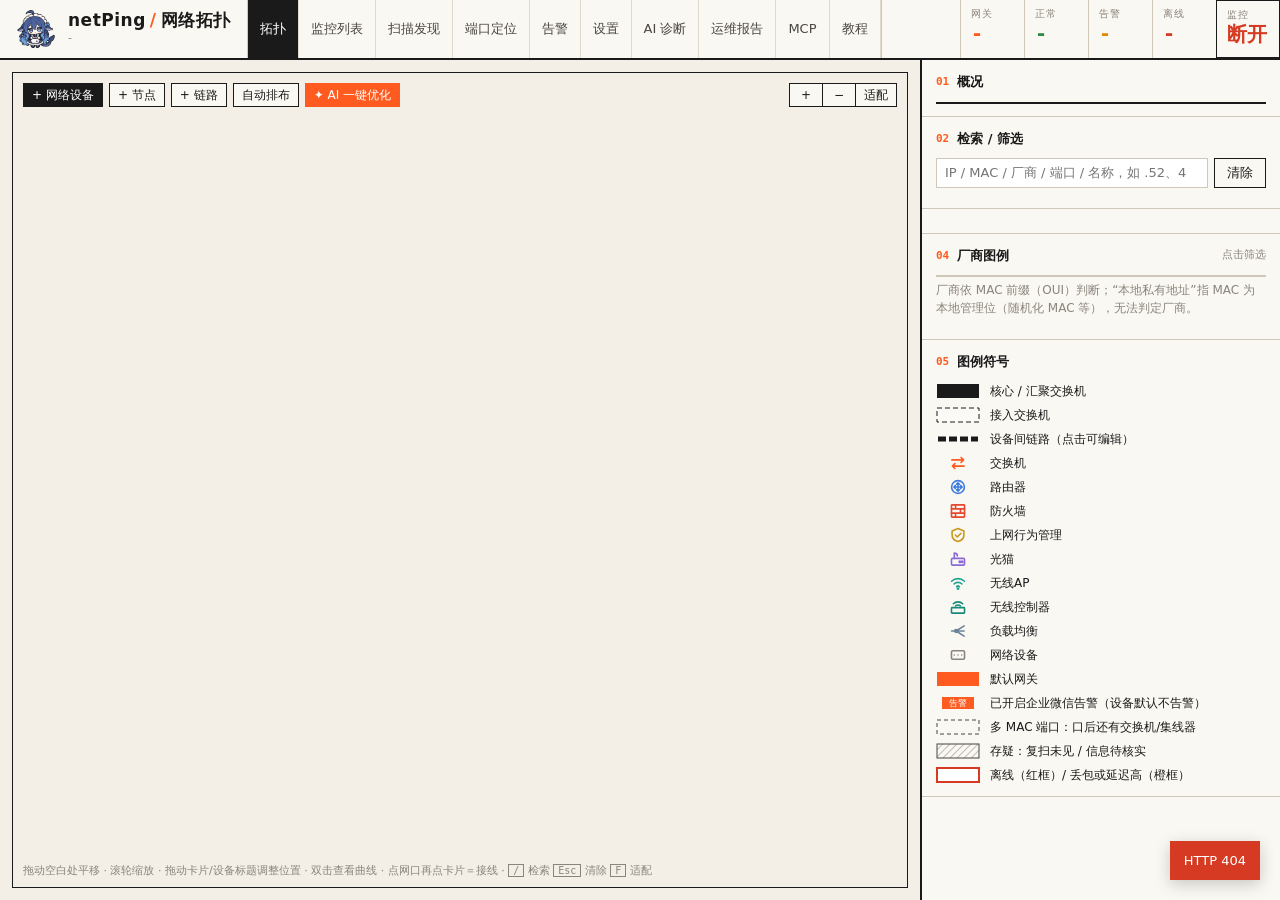
==== commit 1f3862d2: "合并 cindy/stoic-hopper：AI 生成运维报告与导出" ====
--- a/web/static/index.html
+++ b/web/static/index.html
@@ -25,6 +25,7 @@
     <a href="#/alerts" data-tab="alerts">告警</a>
     <a href="#/settings" data-tab="settings">设置</a>
     <a href="#/ai" data-tab="ai">AI 诊断</a>
+    <a href="#/report" data-tab="report">运维报告</a>
     <a href="#/mcp" data-tab="mcp">MCP</a>
     <a href="#/guide" data-tab="guide">教程</a>
   </nav>
--- a/web/static/style.css
+++ b/web/static/style.css
@@ -201,7 +201,14 @@
 .sw .ipt.cnt { opacity: .55; }
 .sw .ipt.foot { font-size: 9.5px; opacity: .7; }
 .sw-dark text { fill: #fff; } .sw-light text { fill: var(--ink); }
-.sw-dark .role, .sw-light .role { fill: var(--accent); }
+.sw-dark .role, .sw-light .role { fill: var(--tc, var(--accent)); }
+/* 网络设备类型：图标与头部色条按类型着色，交换机保持主题色 */
+.t-router { --tc: #3d7be0; } .t-firewall { --tc: #e5482f; } .t-gateway { --tc: #c9971a; } .t-modem { --tc: #8b6ad8; }
+.t-ap { --tc: #1fa38f; } .t-ac { --tc: #178a7a; } .t-lb { --tc: #6b8296; } .t-other { --tc: #8a857a; }
+.sw .ticon, .ticon-svg { fill: none; stroke: var(--tc, var(--accent)); stroke-width: 1.3; stroke-linecap: round; stroke-linejoin: round; }
+.ticon-svg { display: inline-block; vertical-align: -2px; flex-shrink: 0; }
+.sw:not(.t-switch) .sw-cap { fill: var(--tc); }
+.sym .ty { display: flex; align-items: center; justify-content: center; }
 .sw .lat.ok { fill: #4caf50; } .sw-light .lat.ok { fill: var(--ok); }
 .sw .ledt { font-size: 6.5px; opacity: .65; letter-spacing: .5px; }
 .sw .plabel { font-size: 11px; font-weight: 600; }
@@ -369,12 +376,48 @@
 .ai-md ul, .ai-md ol { margin: 0 0 6px; padding-left: 20px; }
 .ai-md code { font: 12px var(--mono); background: var(--paper-2); padding: 0 4px; }
 .ai-code { font: 12px/1.5 var(--mono); background: var(--paper-2); padding: 8px; overflow: auto; margin: 4px 0 8px; }
+.ai-chart { position: relative; margin: 8px 0 10px; border: 1px solid var(--line); background: var(--panel); }
+.ai-chart-pending { display: flex; align-items: center; gap: 8px; padding: 10px 12px; color: var(--ink-3); font-size: 12px; background: var(--paper-2); border-style: dashed; }
+.ai-chart-head { display: flex; align-items: center; gap: 8px; flex-wrap: wrap; padding: 6px 10px; border-bottom: 1px solid var(--line-2); background: var(--paper); font-size: 12px; }
+.ai-chart-tag { font: 600 10px/1.4 var(--mono); padding: 1px 5px; background: var(--ink); color: #fff; letter-spacing: .5px; }
+.ai-chart-title { color: var(--ink); font-size: 12.5px; }
+.ai-chart-legend { margin-left: auto; display: flex; align-items: center; gap: 10px; flex-wrap: wrap; font-size: 11px; color: var(--ink-2); }
+.ai-leg { display: inline-flex; align-items: center; gap: 4px; }
+.ai-leg i { width: 8px; height: 8px; display: inline-block; }
+.ai-leg-hint { color: var(--ink-3); font-size: 11px; }
+.ai-chart-body { padding: 8px 10px 6px; overflow-x: auto; }
+.ai-chart svg { display: block; width: 100%; max-width: 100%; }
+.ai-chart .axis { font: 10px var(--mono); fill: var(--ink-3); }
+.ai-chart .gl { stroke: var(--line-2); }
+.ai-chart .band { fill: rgba(255, 90, 31, .16); }
+.ai-chart .warnl { stroke: var(--warn); stroke-dasharray: 5 4; }
+.ai-chart .bar { fill: var(--down); }
+.ai-chart .bar.part { fill: var(--warn); }
+.ai-chart .tip {
+  position: absolute; pointer-events: none; background: var(--ink); color: #fff; padding: 5px 9px; font: 11px/1.55 var(--mono);
+  white-space: nowrap; z-index: 4; box-shadow: 3px 3px 0 rgba(26, 26, 26, .2);
+}
+.ai-chart .tip-hint { color: #ffb088; font-size: 10px; }
+.ai-chart-note { padding: 4px 10px 6px; border-top: 1px dashed var(--line-2); color: var(--ink-3); font-size: 11.5px; }
+.ai-chart .clickable { cursor: pointer; }
+.ai-chart .ai-node.clickable:hover .ai-node-bg { stroke: var(--accent); stroke-width: 2; }
+.ai-chart .ai-bar-row:hover > rect:first-child { fill: rgba(255, 90, 31, .06); }
+.ai-chart .ai-line-pt .ai-hover-line { stroke: var(--ink); stroke-dasharray: 2 2; opacity: 0; pointer-events: none; }
+.ai-chart .ai-line-pt:hover .ai-hover-line { opacity: .65; }
 .ai-tools { display: flex; flex-wrap: wrap; gap: 4px; margin-bottom: 6px; }
 .ai-tool { font-size: 11px; border: 1px solid var(--line); background: var(--paper-2); padding: 1px 6px; color: var(--ink-2); max-width: 100%; overflow: hidden; text-overflow: ellipsis; white-space: nowrap; }
 .ai-status { color: var(--ink-3); font-size: 12px; display: flex; align-items: center; gap: 6px; }
 .ai-spin { width: 10px; height: 10px; border: 2px solid var(--line); border-top-color: var(--accent); border-radius: 50%; animation: aispin .8s linear infinite; }
 @keyframes aispin { to { transform: rotate(360deg); } }
 .ai-err { color: var(--down); font-size: 12px; margin-top: 4px; }
+.ai-tool.review { border-style: dashed; }
+.ai-check { font-size: 12px; margin-top: 6px; padding: 3px 8px; border-left: 2px solid var(--line); color: var(--ink-2); background: var(--paper-2); }
+.ai-check.ok { border-left-color: var(--ok); }
+.ai-check.fix { border-left-color: var(--accent); }
+.ai-check.warn { border-left-color: var(--warn); color: var(--ink-3); }
+.ai-draft { margin-top: 6px; font-size: 12px; color: var(--ink-3); }
+.ai-draft summary { cursor: pointer; }
+.ai-draft .ai-md { opacity: .75; padding: 6px 0 0 10px; border-left: 1px dashed var(--line); }
 .ai-meta { color: var(--ink-3); font: 11px var(--mono); margin-top: 6px; }
 .ai-quick { display: flex; flex-wrap: wrap; gap: 6px; padding: 8px 14px; border-top: 1px solid var(--line-2); }
 .ai-input { display: flex; gap: 8px; padding: 10px 14px 14px; border-top: 1px solid var(--line); }
@@ -416,3 +459,60 @@
 .pick-bar .btn { flex: none; padding: 0 6px; line-height: 18px; }
 @media (max-width: 1300px) { .pick-bar { top: 44px; max-width: calc(100% - 40px); } }
 .pick-bar kbd { border: 1px solid var(--ink-3); padding: 0 4px; font: 10px var(--mono); }
+
+/* ---------- AI 一键优化 ---------- */
+.modal-mask { position: fixed; inset: 0; background: rgba(26,26,26,.35); z-index: 40; display: flex; align-items: center; justify-content: center; padding: 16px; }
+.modal { background: var(--panel); border: 2px solid var(--ink); width: 880px; max-width: 100%; max-height: 88vh; display: flex; flex-direction: column; box-shadow: 6px 6px 0 rgba(26,26,26,.25); }
+.modal .mh { display: flex; align-items: center; gap: 8px; padding: 10px 14px; border-bottom: 1px solid var(--line); }
+.modal .mh .r { margin-left: auto; }
+.modal .mb { flex: 1; overflow: auto; padding: 12px 14px; }
+.modal .mf { display: flex; gap: 8px; align-items: center; padding: 10px 14px; border-top: 1px solid var(--line); }
+.opt-sec { border-top: 1px solid var(--line-2); padding-top: 10px; margin-top: 10px; }
+.opt-sec h4 { margin: 0 0 8px; font-size: 13px; display: flex; align-items: center; gap: 8px; }
+.opt-sec h4 .r { margin-left: auto; font-weight: normal; font-size: 12px; }
+.opt-grp { margin-bottom: 8px; }
+.opt-gh { display: block; margin-bottom: 4px; }
+.opt-devs { display: flex; flex-wrap: wrap; gap: 4px 6px; padding-left: 20px; }
+.opt-dev { border: 1px solid var(--line); background: var(--paper); padding: 1px 6px; font-size: 12px; cursor: pointer; }
+.opt-tbl td { vertical-align: top; }
+.opt-chk { border-left: 3px solid var(--line); padding: 4px 0 4px 10px; margin-bottom: 8px; line-height: 1.7; }
+.opt-chk > div:first-child { display: flex; align-items: center; gap: 6px; flex-wrap: wrap; }
+.opt-chk .r { margin-left: auto; }
+.btn.accent:hover { background: #e84d14; }
+@media (max-width: 600px) { .opt-chk .r { margin-left: 0; } }
+
+.node-ssh { cursor: pointer; }
+.node-ssh rect { fill: var(--panel); stroke: var(--ink-3); }
+.node-ssh text { fill: var(--ink); font: 11px var(--mono); }
+.node-ssh:hover rect, .node-ssh:focus rect { stroke: var(--accent); }
+
+.card.gateway .node-ssh text { fill: var(--ink) !important; }
+
+/* ---------- 运维报告 ---------- */
+.rpt-main { display: flex; flex-direction: column; height: calc(100vh - 120px); min-height: 420px; margin-bottom: 0; }
+.rpt-main > .ph #rTitle { overflow: hidden; text-overflow: ellipsis; white-space: nowrap; min-width: 0; }
+.rpt-view { flex: 1; overflow: auto; padding: 20px 24px; background: #fff; }
+.rpt-doc { max-width: 900px; margin: 0 auto; }
+.rpt-meta { color: var(--ink-3); font-size: 12px; margin-bottom: 10px; }
+.rpt-kpis { display: grid; grid-template-columns: repeat(auto-fit, minmax(110px, 1fr)); border: 1px solid var(--ink); margin: 0 0 16px; }
+.rpt-kpi { padding: 8px 12px; border-right: 1px solid var(--line-2); border-bottom: 1px solid var(--line-2); }
+.rpt-kpi .k { font-size: 11px; color: var(--ink-3); }
+.rpt-kpi .v { font: 600 18px/1.3 var(--mono); }
+.rpt-md { font-size: 13.5px; line-height: 1.8; }
+.rpt-md h1 { font-size: 22px; margin: 4px 0 14px; padding-bottom: 8px; border-bottom: 2px solid var(--ink); }
+.rpt-md h2 { font-size: 16px; margin: 22px 0 8px; padding-left: 8px; border-left: 4px solid var(--accent); }
+.rpt-md h3 { font-size: 14px; margin: 14px 0 6px; }
+.rpt-md hr { border: 0; border-top: 1px dashed var(--line); margin: 24px 0 8px; }
+.rpt-md .g-table { font-size: 12.5px; }
+.rpt-md .g-table td:first-child { white-space: normal; }
+.rpt-list { max-height: calc(100vh - 520px); min-height: 120px; overflow: auto; }
+.rpt-item { padding: 8px 12px; border-bottom: 1px solid var(--line-2); cursor: pointer; font-size: 12px; }
+.rpt-item:hover { background: var(--paper-2); }
+.rpt-item.on { background: var(--paper-2); box-shadow: inset 3px 0 0 var(--accent); }
+.rpt-item .t { font-weight: 600; font-size: 12.5px; margin-bottom: 2px; }
+.rpt-item .badge { font-size: 10px; }
+@media (max-width: 900px) {
+  .rpt-main { height: auto; min-height: 0; }
+  .rpt-view { padding: 12px; }
+  .rpt-list { max-height: none; }
+}
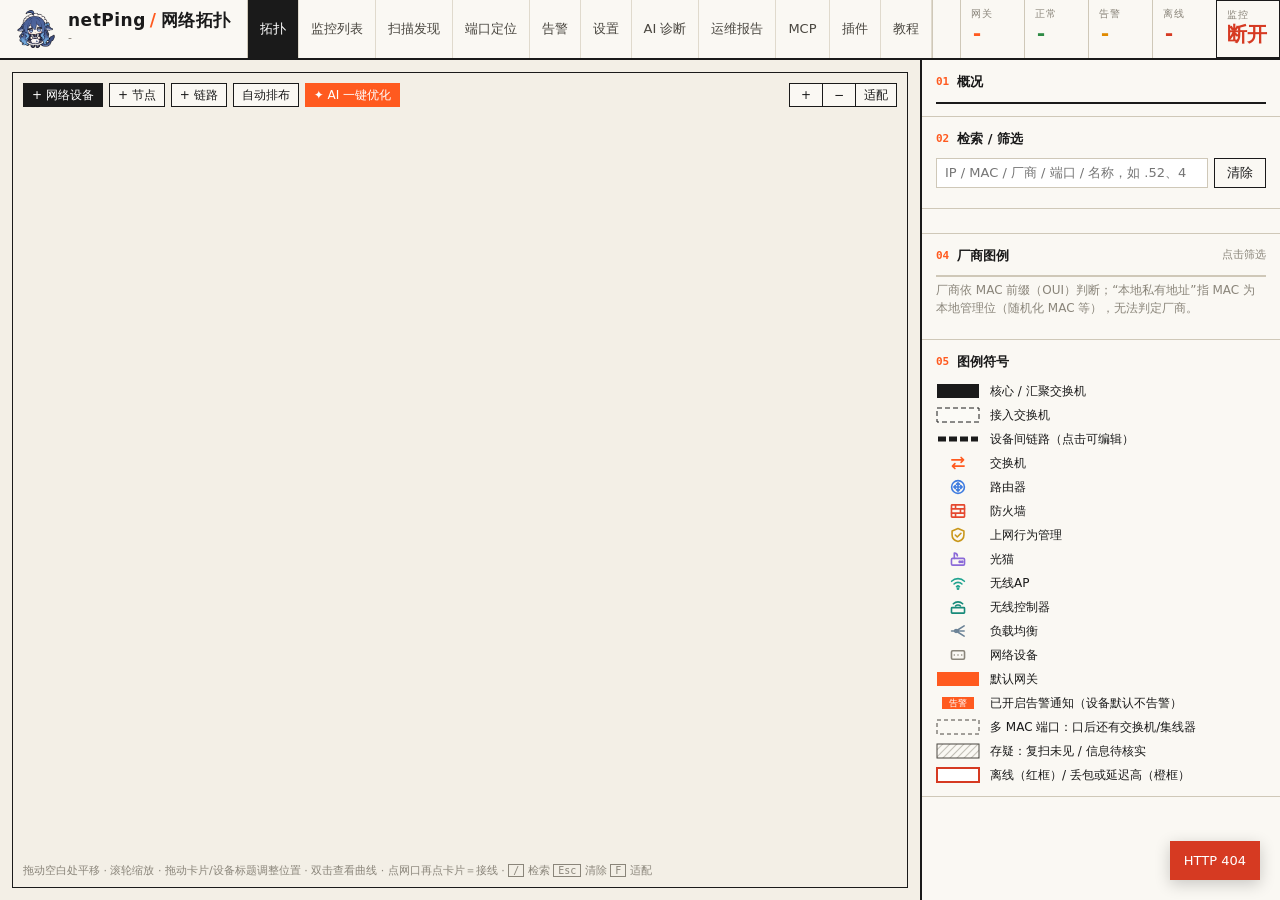
==== commit dd33d0ba: "feat: 插件系统（通知渠道、事件钩子、AI 工具）及开发指南 - internal/plugin：plugin.yaml 清单加载校验、启停与设置、按次启动插件进程（stdin/stdout JS" ====
--- a/web/static/index.html
+++ b/web/static/index.html
@@ -27,6 +27,7 @@
     <a href="#/ai" data-tab="ai">AI 诊断</a>
     <a href="#/report" data-tab="report">运维报告</a>
     <a href="#/mcp" data-tab="mcp">MCP</a>
+    <a href="#/plugins" data-tab="plugins">插件</a>
     <a href="#/guide" data-tab="guide">教程</a>
   </nav>
   <div class="spacer"></div>
--- a/web/static/style.css
+++ b/web/static/style.css
@@ -488,6 +488,12 @@
 
 .card.gateway .node-ssh text { fill: var(--ink) !important; }
 
+.tcp-config { grid-template-columns: repeat(2, minmax(0, 1fr)); gap: 16px; }
+.tcp-config input { min-width: 0; width: 100%; }
+#portScanResults, #tcpMonitorRows { overflow-x: auto; }
+#portScanResults { max-height: 360px; margin-bottom: 12px; }
+@media (max-width: 600px) { .tcp-config { grid-template-columns: minmax(0, 1fr); } }
+
 /* ---------- 运维报告 ---------- */
 .rpt-main { display: flex; flex-direction: column; height: calc(100vh - 120px); min-height: 420px; margin-bottom: 0; }
 .rpt-main > .ph #rTitle { overflow: hidden; text-overflow: ellipsis; white-space: nowrap; min-width: 0; }
@@ -516,3 +522,54 @@
   .rpt-view { padding: 12px; }
   .rpt-list { max-height: none; }
 }
+
+.table-wrap { overflow-x: auto; max-width: 100%; }
+.root-cause-link { color: var(--accent); text-decoration: underline; font-weight: 600; }
+
+/* Room management follows the existing compact operations panels. */
+.room-card { border: 1px solid var(--line); background: #fff; padding: 10px 12px; margin-bottom: 10px; overflow-wrap: anywhere; }
+.room-card.active { border-color: var(--ink); box-shadow: inset 3px 0 0 var(--ok); }
+.room-card-head { display: flex; align-items: center; gap: 8px; flex-wrap: wrap; }
+.room-preview { border: 1px solid var(--ink); background: var(--paper); padding: 12px; margin: 12px 0; overflow-wrap: anywhere; }
+.room-preview-head { display: flex; align-items: center; justify-content: space-between; gap: 8px; margin-bottom: 6px; }
+.room-preview-head h3 { margin: 0; font-size: 14px; }
+.room-kv { display: grid; grid-template-columns: 140px minmax(0, 1fr); gap: 6px 10px; padding: 6px 0; border-top: 1px dashed var(--line); font-size: 12px; align-items: start; }
+.room-kv .k { color: var(--ink-3); }
+.room-kv code { font: 11.5px var(--mono); background: var(--panel); padding: 0 4px; border: 1px solid var(--line-2); }
+.room-version { display: flex; align-items: center; justify-content: space-between; gap: 12px; padding: 10px 0; border-bottom: 1px solid var(--line-2); overflow-wrap: anywhere; }
+.room-version:last-child { border-bottom: 0; }
+.room-version > div, .settings > div { min-width: 0; }
+.panel { min-width: 0; max-width: 100%; }
+.room-version-detail { margin-top: 10px; padding: 10px; border: 1px dashed var(--ink); background: var(--panel); }
+#maintenanceForm select { max-width: 100%; }
+
+@media (max-width: 900px) {
+  html, body { height: auto; min-height: 100%; }
+  header.top { height: auto; flex-wrap: wrap; }
+  .brand { flex: 1 1 auto; border-right: 0; padding: 8px 12px; }
+  .top .spacer { display: none; }
+  .kpis { margin-left: auto; }
+  .kpi { padding: 6px 10px; min-width: 64px; }
+  nav.tabs { order: 3; width: 100%; border-right: 0; border-top: 1px solid var(--line); overflow-x: auto; -webkit-overflow-scrolling: touch; }
+  nav.tabs a { padding: 8px 12px; flex: 0 0 auto; }
+  main { height: auto; overflow: visible; }
+  .page { height: auto; overflow: visible; }
+  .page.pad { padding: 12px 12px 28px; }
+  .settings { grid-template-columns: minmax(0, 1fr); }
+  .settings textarea { height: 320px; }
+  .panel > .pb { overflow-x: auto; }
+  .topo { flex-direction: column; height: auto; }
+  .canvas-wrap { min-height: 320px; height: 52vh; margin: 8px; }
+  aside.side { width: 100%; border-left: 0; border-top: 2px solid var(--ink); }
+}
+
+@media (max-width: 600px) {
+  .row2, .row3 { grid-template-columns: minmax(0, 1fr); }
+  .toolbar input[type=search] { width: 100%; }
+  .panel > .ph { flex-wrap: wrap; }
+  .panel > .ph .r { margin-left: 0; max-width: 100%; flex-wrap: wrap; }
+  .room-kv { grid-template-columns: minmax(0, 1fr); gap: 2px; }
+  .room-version { align-items: flex-start; flex-direction: column; }
+  .room-preview .btns { flex-wrap: wrap; }
+  .kv { grid-template-columns: minmax(0, 1fr); gap: 2px; }
+}
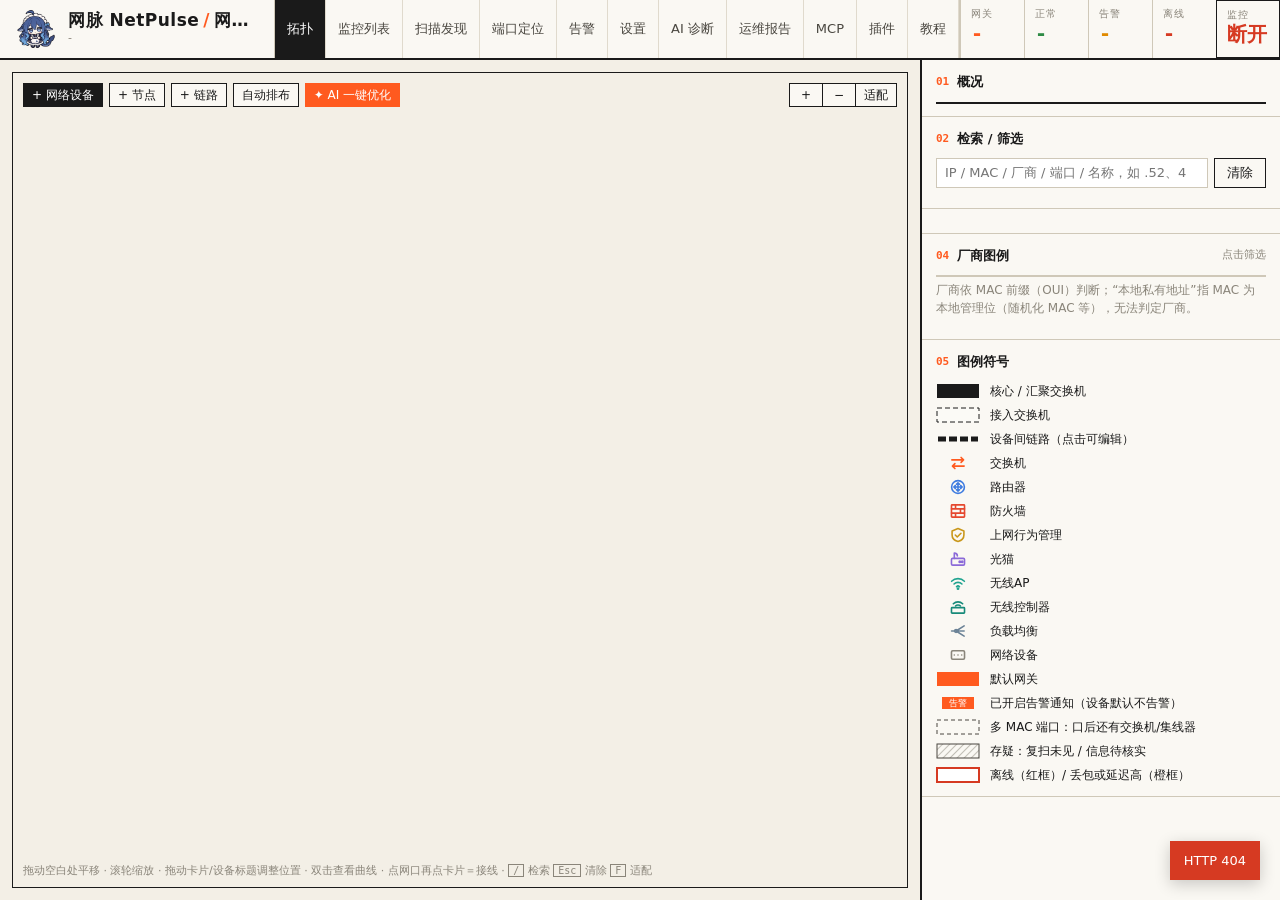
==== commit d4d46fcc: "feat: launch 网脉 NetPulse with synthetic examples, Wiki and CI" ====
--- a/web/static/index.html
+++ b/web/static/index.html
@@ -3,7 +3,7 @@
 <head>
 <meta charset="utf-8">
 <meta name="viewport" content="width=device-width, initial-scale=1">
-<title>netPing 网络监控</title>
+<title>网脉 NetPulse 网络监控</title>
 <link rel="icon" href="data:image/svg+xml,%3Csvg xmlns='http://www.w3.org/2000/svg' viewBox='0 0 32 32'%3E%3Ccircle cx='16' cy='16' r='15' fill='%23ff5a1f'/%3E%3Cpolyline points='4,18 11,18 14,10 18,25 21,14 23,18 28,18' fill='none' stroke='white' stroke-width='2.6'/%3E%3C/svg%3E">
 <link rel="stylesheet" href="style.css">
 <link rel="stylesheet" href="vendor/xterm/xterm.css">
@@ -11,9 +11,9 @@
 <body>
 <header class="top">
   <div class="brand">
-    <img class="logo" src="logo.webp" alt="netPing 图标" width="40" height="40">
+    <img class="logo" src="logo.webp" alt="网脉 NetPulse 图标" width="40" height="40">
     <div>
-      <h1 id="siteTitle">netPing<span class="slash">/</span>网络拓扑</h1>
+      <h1 id="siteTitle">网脉 NetPulse<span class="slash">/</span>网络拓扑</h1>
       <div class="sub" id="siteSub">-</div>
     </div>
   </div>
